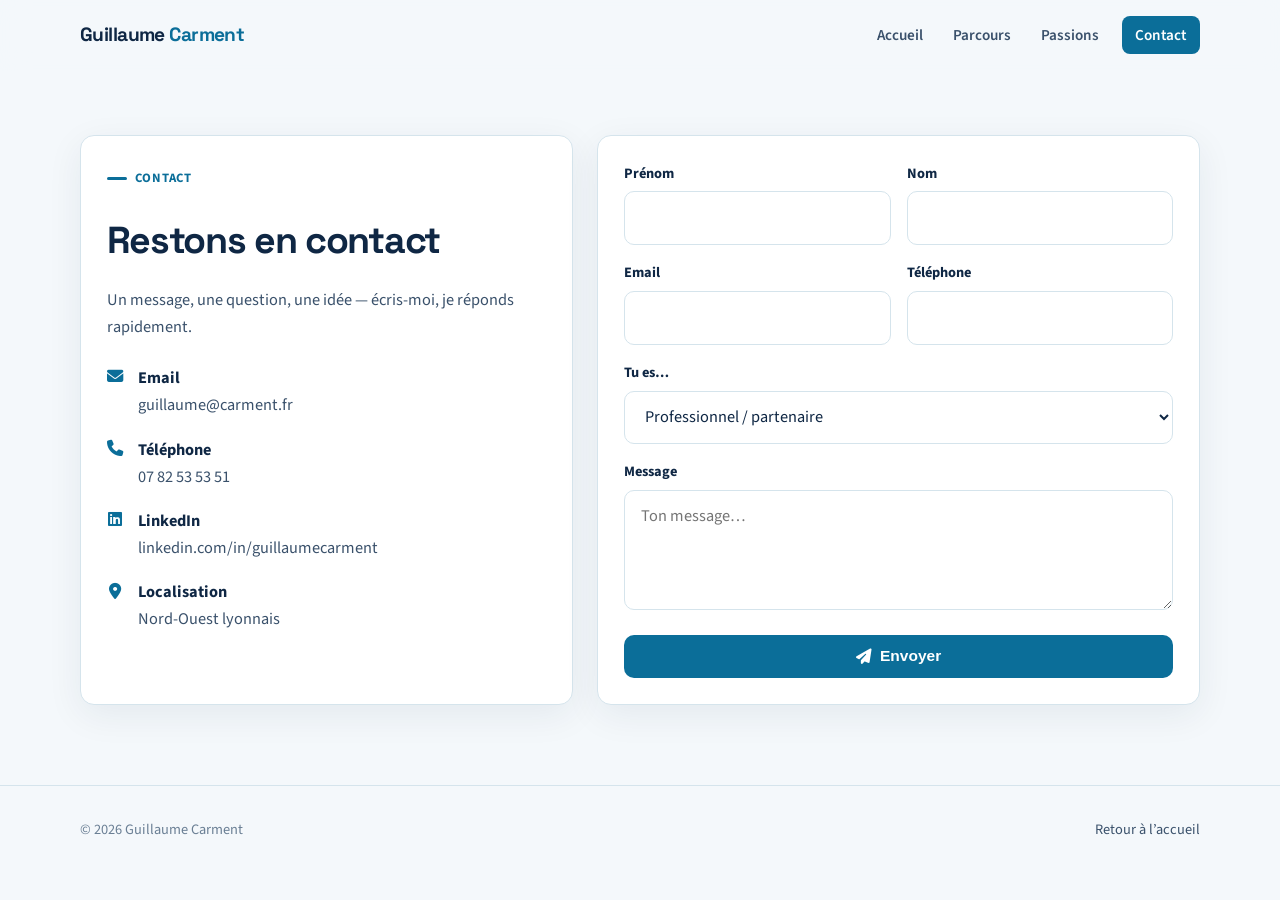
==== contact.html @ 62519c83 "Add files via upload" ====
<!DOCTYPE html>
<html lang="fr">
<head>
  <meta charset="UTF-8">
  <meta name="viewport" content="width=device-width, initial-scale=1.0">
  <title>Contact — Guillaume Carment</title>
  <meta name="description" content="Contacter Guillaume Carment.">
  <link rel="preconnect" href="https://fonts.googleapis.com">
  <link rel="preconnect" href="https://fonts.gstatic.com" crossorigin>
  <link href="https://fonts.googleapis.com/css2?family=Source+Sans+3:ital,wght@0,400;0,600;0,700;1,400&family=Space+Grotesk:wght@500;600;700&display=swap" rel="stylesheet">
  <link rel="stylesheet" href="https://cdnjs.cloudflare.com/ajax/libs/font-awesome/6.5.1/css/all.min.css">
  <style>
:root {
  --bg: #f4f8fb;
  --bg-alt: #e8f2f4;
  --surface: #ffffff;
  --ink: #0f2744;
  --ink-soft: #3a516b;
  --muted: #6a7f94;
  --accent: #0b6e99;
  --accent-2: #1f8a70;
  --accent-soft: #3aa0c5;
  --accent-wash: #d7eef8;
  --teal-wash: #d8f3ea;
  --line: #d5e4ec;
  --radius: 14px;
  --shadow: 0 10px 36px rgba(15, 39, 68, 0.07);
  --font: "Source Sans 3", system-ui, sans-serif;
  --display: "Space Grotesk", system-ui, sans-serif;
  --nav-h: 70px;
}
* { box-sizing: border-box; margin: 0; padding: 0; }
html { scroll-behavior: smooth; scroll-padding-top: calc(var(--nav-h) + 16px); }
body { font-family: var(--font); background: var(--bg); color: var(--ink); line-height: 1.65; font-size: 1.02rem; }
a { color: inherit; text-decoration: none; }
img { max-width: 100%; display: block; }
.wrap { width: min(1120px, calc(100% - 2.5rem)); margin-inline: auto; }

header {
  position: sticky; top: 0; z-index: 50;
  backdrop-filter: blur(14px);
  background: rgba(244, 248, 251, 0.92);
  border-bottom: 1px solid transparent;
  transition: border-color .2s, box-shadow .2s;
}
header.scrolled { border-color: var(--line); box-shadow: 0 8px 24px rgba(26,31,46,.05); }
.nav { height: var(--nav-h); display: flex; align-items: center; justify-content: space-between; gap: 1rem; position: relative; }
.brand { font-family: var(--display); font-weight: 700; font-size: 1.2rem; letter-spacing: -0.03em; }
.brand span { color: var(--accent); }
.nav-links { display: flex; align-items: center; gap: .2rem; list-style: none; }
.nav-links a {
  padding: .5rem .85rem; border-radius: 8px; font-size: .95rem; font-weight: 600;
  color: var(--ink-soft); transition: background .2s, color .2s;
}
.nav-links a:hover, .nav-links a.active { background: var(--accent-wash); color: var(--accent); }
.nav-cta { background: var(--accent) !important; color: #fff !important; margin-left: .35rem; }
.menu-btn {
  display: none; border: 1px solid var(--line); background: var(--surface);
  width: 44px; height: 44px; border-radius: 10px; cursor: pointer; color: var(--ink);
}

.hero {
  padding: 3.25rem 0 2.5rem;
  display: grid; grid-template-columns: 1.2fr .8fr; gap: 2.75rem; align-items: center;
}
.eyebrow {
  display: inline-flex; align-items: center; gap: .5rem;
  font-size: .8rem; font-weight: 700; letter-spacing: .06em;
  text-transform: uppercase; color: var(--accent); margin-bottom: .9rem;
}
.eyebrow::before { content: ""; width: 1.25rem; height: 3px; background: var(--accent); border-radius: 2px; }
.eyebrow.teal { color: var(--accent-2); }
.eyebrow.teal::before { background: var(--accent-2); }
.hero h1, .section-head h2, .cta-band h2, .info-card h1 {
  font-family: var(--display); letter-spacing: -0.035em; font-weight: 700;
}
.hero h1 { font-size: clamp(2.05rem, 3.8vw, 3rem); line-height: 1.12; margin-bottom: 1rem; }
.lead { font-size: 1.12rem; color: var(--ink-soft); max-width: 38rem; margin-bottom: 1rem; }
.lead-extra { color: var(--ink-soft); max-width: 40rem; margin-bottom: 1.6rem; }
.hero-actions { display: flex; flex-wrap: wrap; gap: .75rem; }
.btn {
  display: inline-flex; align-items: center; gap: .5rem; padding: .8rem 1.2rem;
  border-radius: 10px; font-weight: 700; font-size: .97rem;
  border: 1.5px solid transparent; transition: transform .15s, background .2s, border-color .2s;
}
.btn:hover { transform: translateY(-1px); }
.btn-primary { background: var(--accent); color: #fff; }
.btn-ghost { background: transparent; border-color: var(--line); color: var(--ink); }
.btn-ghost:hover { background: var(--surface); border-color: var(--accent-soft); }
.btn-teal { background: var(--accent-2); color: #fff; }

.hero-card {
  background: var(--surface); border: 1px solid var(--line); border-radius: 20px;
  padding: 1rem; box-shadow: var(--shadow); position: relative;
}
.hero-card .photo {
  aspect-ratio: 4/5; border-radius: 14px; width: 100%;
  overflow: hidden; background: var(--bg-alt); position: relative;
}
.hero-card .photo img {
  width: 100%; height: 100%; object-fit: cover; object-position: center 18%;
  display: block; transform: translateZ(0);
}
.hero-card .photo::after {
  content: ""; position: absolute; inset: 0; border-radius: inherit; pointer-events: none;
  background: linear-gradient(180deg, transparent 55%, rgba(15,39,68,.18) 100%);
}
.hero-chip {
  position: absolute; left: 1.6rem; bottom: 1.6rem;
  background: rgba(255,255,255,.96); border: 1px solid var(--line);
  border-radius: 12px; padding: .8rem 1rem; font-size: .88rem; max-width: 14rem;
  box-shadow: var(--shadow); color: var(--ink-soft);
}
.hero-chip strong { display: block; font-family: var(--display); font-size: 1.05rem; color: var(--ink); margin-bottom: .1rem; }

section { padding: 4rem 0; }
section.alt { background: var(--bg-alt); }
.section-head { max-width: 44rem; margin-bottom: 2.2rem; }
.section-head h2 { font-size: clamp(1.7rem, 2.8vw, 2.25rem); margin-bottom: .55rem; }
.section-head p { color: var(--ink-soft); font-size: 1.05rem; }

.about-strip {
  display: grid; grid-template-columns: 1fr 1.35fr; gap: 2rem; align-items: start;
  background: var(--surface); border: 1px solid var(--line); border-radius: var(--radius);
  padding: 1.5rem; box-shadow: var(--shadow); margin-top: 1.25rem;
}
.about-strip img { border-radius: 12px; aspect-ratio: 4/3; object-fit: cover; width: 100%; }
.about-strip p { color: var(--ink-soft); margin-bottom: .85rem; }
.tag-row { display: flex; flex-wrap: wrap; gap: .45rem; margin-top: 1rem; }
.tag {
  background: var(--accent-wash); color: #0b6e99;
  padding: .3rem .65rem; border-radius: 6px; font-size: .8rem; font-weight: 700;
}
.tag.teal { background: var(--teal-wash); color: var(--accent-2); }

.timeline { display: grid; gap: 1.15rem; }
.job {
  background: var(--surface); border: 1px solid var(--line); border-radius: var(--radius);
  padding: 1.4rem 1.5rem; display: grid; grid-template-columns: 9rem 1fr; gap: 1.25rem;
  transition: transform .2s, box-shadow .2s, border-color .2s;
}
.job:hover { transform: translateY(-2px); box-shadow: var(--shadow); border-color: #b7d7e8; }
.job-date { font-size: .86rem; font-weight: 800; color: var(--accent); letter-spacing: .01em; }
.job h3 { font-family: var(--display); font-size: 1.12rem; margin-bottom: .2rem; letter-spacing: -0.02em; }
.role { color: var(--muted); font-size: .92rem; margin-bottom: .65rem; font-weight: 600; }
.job p { color: var(--ink-soft); font-size: .98rem; margin-bottom: .65rem; }
.job p:last-child { margin-bottom: 0; }
.mission {
  margin-top: .75rem; padding: .85rem 1rem; border-radius: 10px;
  background: #f0f8fb; border-left: 3px solid var(--accent);
}
.mission.teal { background: #f2fbf9; border-left-color: var(--accent-2); }
.mission h4 { font-size: .92rem; margin-bottom: .25rem; color: var(--ink); }
.mission p { font-size: .92rem; margin: 0; }
.missions { display: grid; gap: .65rem; margin-top: .35rem; }

.skills { display: grid; grid-template-columns: repeat(3, 1fr); gap: 1rem; margin-top: 1.75rem; }
.skill-card {
  background: var(--surface); border: 1px solid var(--line); border-radius: var(--radius); padding: 1.25rem;
}
.skill-card i {
  width: 40px; height: 40px; border-radius: 10px; display: grid; place-items: center;
  background: var(--accent-wash); color: var(--accent); margin-bottom: .75rem;
}
.skill-card.teal i { background: var(--teal-wash); color: var(--accent-2); }
.skill-card h3 { font-family: var(--display); font-size: 1.02rem; margin-bottom: .35rem; }
.skill-card p { color: var(--ink-soft); font-size: .92rem; }

.passion-grid { display: grid; grid-template-columns: repeat(3, 1fr); gap: 1rem; }
.passion {
  background: var(--surface); border: 1px solid var(--line); border-radius: 16px;
  overflow: hidden; transition: transform .2s, box-shadow .2s;
}
.passion:hover { transform: translateY(-3px); box-shadow: var(--shadow); }
.passion .thumb { aspect-ratio: 16/10; background: var(--bg-alt) center/cover no-repeat; }
.passion .body { padding: 1.1rem 1.15rem 1.25rem; }
.passion .body i { color: var(--accent); margin-bottom: .4rem; display: inline-block; }
.passion h3 { font-family: var(--display); font-size: 1.05rem; margin-bottom: .3rem; }
.passion p { color: var(--ink-soft); font-size: .92rem; }

.cta-band {
  background: linear-gradient(125deg, #0f2744 0%, #134e6f 48%, #1f8a70 100%);
  color: #fffaf5; border-radius: 20px; padding: 2.2rem;
  display: flex; flex-wrap: wrap; align-items: center; justify-content: space-between; gap: 1.25rem;
}
.cta-band h2 { font-size: 1.65rem; margin-bottom: .35rem; }
.cta-band p { color: rgba(255,250,245,.8); max-width: 32rem; }
.cta-band .btn-primary { background: var(--accent); color: #fff; }

footer {
  padding: 2rem 0 2.5rem; color: var(--muted); font-size: .9rem;
  border-top: 1px solid var(--line); margin-top: 1rem;
}
.footer-row { display: flex; justify-content: space-between; gap: 1rem; flex-wrap: wrap; align-items: center; }
footer a { color: var(--ink-soft); }
footer a:hover { color: var(--accent); }

.form-card, .info-card {
  background: var(--surface); border: 1px solid var(--line); border-radius: var(--radius);
  padding: 1.6rem; box-shadow: var(--shadow);
}
.contact-grid { display: grid; grid-template-columns: .9fr 1.1fr; gap: 1.5rem; }
.contact-grid h1 { font-size: clamp(1.8rem, 3vw, 2.35rem); margin: .4rem 0 1rem; }
.info-item { display: flex; gap: .85rem; margin-bottom: 1.1rem; color: var(--ink-soft); }
.info-item i { color: var(--accent); margin-top: .2rem; width: 1.1rem; text-align: center; }
.info-item strong { display: block; color: var(--ink); }
.form-row { display: grid; grid-template-columns: 1fr 1fr; gap: 1rem; }
.form-group { margin-bottom: 1rem; }
.form-group label { display: block; font-size: .9rem; font-weight: 700; margin-bottom: .35rem; }
.form-group input, .form-group textarea, .form-group select {
  width: 100%; padding: .8rem 1rem; border-radius: 10px; border: 1px solid var(--line);
  background: #fff; font: inherit; color: var(--ink);
}
.form-group textarea { min-height: 120px; resize: vertical; }
.form-group input:focus, .form-group textarea:focus, .form-group select:focus {
  outline: 2px solid var(--accent-wash); border-color: var(--accent);
}
.note { font-size: .9rem; color: var(--muted); margin-top: .75rem; }

@media (max-width: 900px) {
  .hero, .about-strip, .job, .contact-grid { grid-template-columns: 1fr; }
  .skills, .passion-grid { grid-template-columns: 1fr 1fr; }
  .menu-btn { display: grid; place-items: center; }
  .nav-links {
    display: none; position: absolute; top: var(--nav-h); left: 0; right: 0;
    background: var(--bg); border-bottom: 1px solid var(--line);
    flex-direction: column; padding: 1rem; gap: .35rem; align-items: stretch;
  }
  .nav-links.open { display: flex; }
  .nav-cta { margin-left: 0; text-align: center; }
}
@media (max-width: 560px) {
  .skills, .passion-grid, .form-row { grid-template-columns: 1fr; }
  .wrap { width: min(1120px, calc(100% - 1.5rem)); }
}
</style>
</head>
<body>
  <header id="site-header">
    <div class="wrap nav">
      <a class="brand" href="index.html">Guillaume <span>Carment</span></a>
      <button class="menu-btn" id="menu-btn" aria-label="Menu"><i class="fas fa-bars"></i></button>
      <ul class="nav-links" id="nav-links">
        <li><a href="index.html#accueil">Accueil</a></li>
        <li><a href="index.html#parcours">Parcours</a></li>
        <li><a href="index.html#passions">Passions</a></li>
        <li><a class="nav-cta active" href="contact.html">Contact</a></li>
      </ul>
    </div>
  </header>
  <main>
    <section>
      <div class="wrap contact-grid">
        <div class="info-card">
          <div class="eyebrow">Contact</div>
          <h1>Restons en contact</h1>
          <p style="color:var(--ink-soft);margin-bottom:1.5rem;">Un message, une question, une idée — écris-moi, je réponds rapidement.</p>
          <div class="info-item">
            <i class="fas fa-envelope"></i>
            <div><strong>Email</strong><a href="mailto:guillaume@carment.fr">guillaume@carment.fr</a></div>
          </div>
          <div class="info-item">
            <i class="fas fa-phone"></i>
            <div><strong>Téléphone</strong><a href="tel:+33782535351">07 82 53 53 51</a></div>
          </div>
          <div class="info-item">
            <i class="fab fa-linkedin"></i>
            <div><strong>LinkedIn</strong><a href="https://www.linkedin.com/in/guillaumecarment/" target="_blank" rel="noopener">linkedin.com/in/guillaumecarment</a></div>
          </div>
          <div class="info-item">
            <i class="fas fa-location-dot"></i>
            <div><strong>Localisation</strong>Nord-Ouest lyonnais</div>
          </div>
        </div>
        <div class="form-card">
          <form id="contact-form" action="https://docs.google.com/forms/d/e/1FAIpQLSe0OhkCGE6p-zZwSRwjdKraLMqtPbTpXZPyowJhEyzDmsoCRg/formResponse" method="POST" target="hidden_iframe" onsubmit="submitted=true;">
            <script>var submitted=false;</script>
            <iframe name="hidden_iframe" id="hidden_iframe" style="display:none;" onload="if(submitted){alert('Merci ! Ton message a bien été envoyé.'); document.getElementById('contact-form').reset();}"></iframe>
            <div class="form-row">
              <div class="form-group"><label for="prenom">Prénom</label><input id="prenom" name="entry.1712029044" required></div>
              <div class="form-group"><label for="nom">Nom</label><input id="nom" name="entry.1010639967" required></div>
            </div>
            <div class="form-row">
              <div class="form-group"><label for="email">Email</label><input type="email" id="email" name="entry.1576671096" required></div>
              <div class="form-group"><label for="telephone">Téléphone</label><input type="tel" id="telephone" name="entry.1728127546"></div>
            </div>
            <div class="form-group">
              <label for="profil">Tu es…</label>
              <select id="profil" name="entry.773624709">
                <option value="Professionnel / partenaire">Professionnel / partenaire</option>
                <option value="Ancien collègue / réseau">Ancien collègue / réseau</option>
                <option value="Autre">Autre</option>
              </select>
            </div>
            <div class="form-group">
              <label for="message">Message</label>
              <textarea id="message" name="entry.1055980508" required placeholder="Ton message…"></textarea>
            </div>
            <button type="submit" class="btn btn-primary" style="width:100%;justify-content:center;border:0;cursor:pointer;">
              <i class="fas fa-paper-plane"></i> Envoyer
            </button>
          </form>
        </div>
      </div>
    </section>
  </main>
  <footer>
    <div class="wrap footer-row">
      <span>© 2026 Guillaume Carment</span>
      <a href="index.html">Retour à l’accueil</a>
    </div>
  </footer>
  <script>
    const header = document.getElementById('site-header');
    const menuBtn = document.getElementById('menu-btn');
    const navLinks = document.getElementById('nav-links');
    window.addEventListener('scroll', () => header.classList.toggle('scrolled', window.scrollY > 8));
    menuBtn.addEventListener('click', () => navLinks.classList.toggle('open'));
    navLinks.querySelectorAll('a').forEach(a => a.addEventListener('click', () => navLinks.classList.remove('open')));
  </script>
</body>
</html>
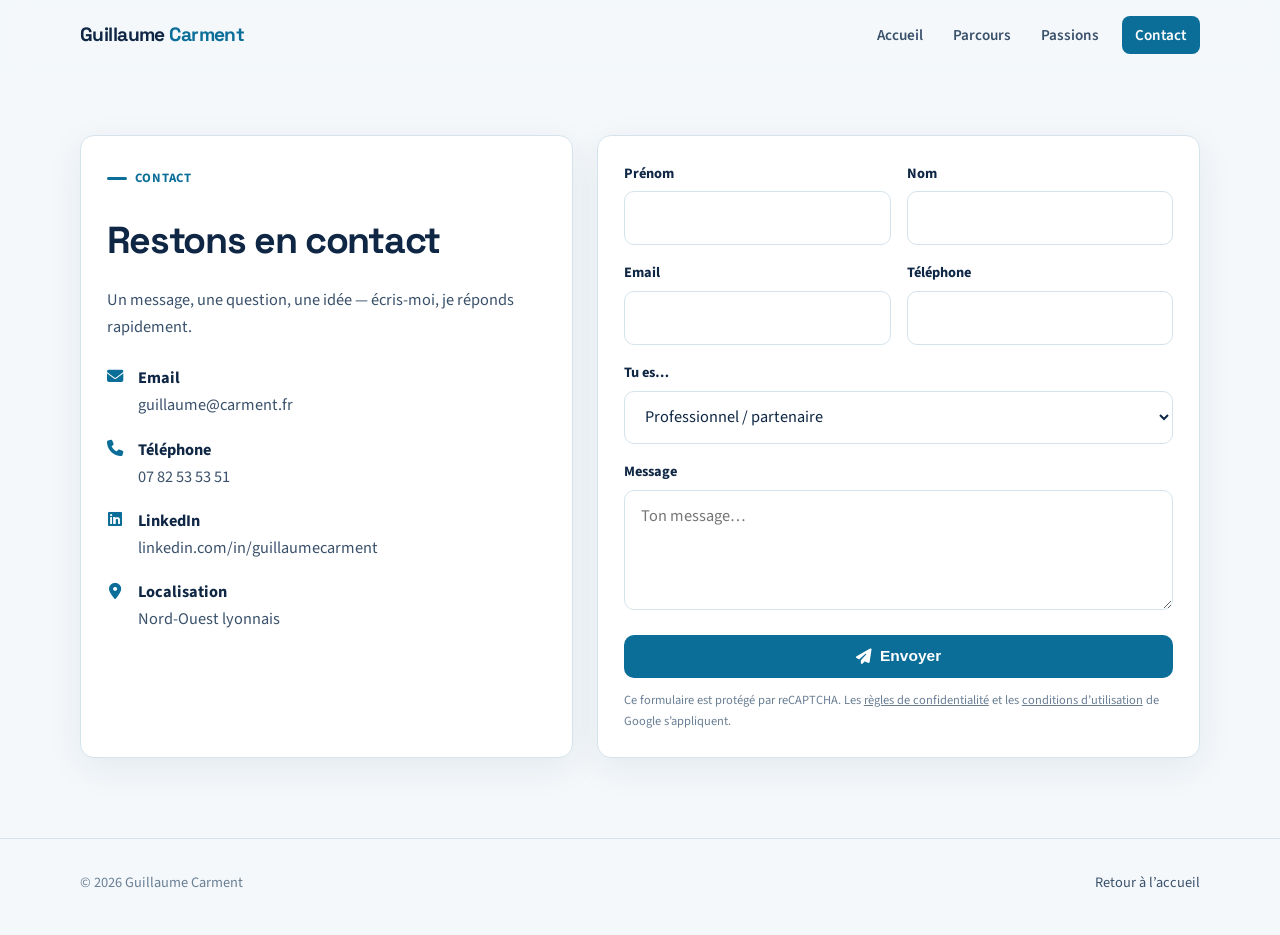
==== commit 64b366ba: "Add files via upload" ====
--- a/contact.html
+++ b/contact.html
@@ -4,7 +4,10 @@
   <meta charset="UTF-8">
   <meta name="viewport" content="width=device-width, initial-scale=1.0">
   <title>Contact — Guillaume Carment</title>
-  <meta name="description" content="Contacter Guillaume Carment.">
+    <link rel="icon" href="images/favicon.svg" type="image/svg+xml">
+  <link rel="icon" href="images/favicon-32.png" type="image/png" sizes="32x32">
+  <link rel="apple-touch-icon" href="images/apple-touch-icon.png">
+<meta name="description" content="Contacter Guillaume Carment.">
   <link rel="preconnect" href="https://fonts.googleapis.com">
   <link rel="preconnect" href="https://fonts.gstatic.com" crossorigin>
   <link href="https://fonts.googleapis.com/css2?family=Source+Sans+3:ital,wght@0,400;0,600;0,700;1,400&family=Space+Grotesk:wght@500;600;700&display=swap" rel="stylesheet">
@@ -216,6 +219,18 @@
   outline: 2px solid var(--accent-wash); border-color: var(--accent);
 }
 .note { font-size: .9rem; color: var(--muted); margin-top: .75rem; }
+
+.hp { position: absolute !important; left: -9999px !important; width: 1px; height: 1px; overflow: hidden; }
+.form-card { position: relative; }
+.form-status { display: none; margin-top: 1rem; padding: .8rem 1rem; border-radius: 10px; font-weight: 600; font-size: .95rem; }
+.form-status.ok { display: block; background: var(--teal-wash); color: var(--accent-2); }
+.form-status.err { display: block; background: #fdecec; color: #a12b2b; }
+.form-status.info { display: block; background: var(--accent-wash); color: var(--accent); }
+.recaptcha-note { font-size: .78rem; }
+.captcha-slot { min-height: 78px; }
+.captcha-slot:empty, .captcha-slot.hidden { display: none; }
+.recaptcha-note a { text-decoration: underline; }
+button[disabled] { opacity: .65; cursor: wait !important; }
 
 @media (max-width: 900px) {
   .hero, .about-strip, .job, .contact-grid { grid-template-columns: 1fr; }
@@ -273,20 +288,23 @@
           </div>
         </div>
         <div class="form-card">
-          <form id="contact-form" action="https://docs.google.com/forms/d/e/1FAIpQLSe0OhkCGE6p-zZwSRwjdKraLMqtPbTpXZPyowJhEyzDmsoCRg/formResponse" method="POST" target="hidden_iframe" onsubmit="submitted=true;">
-            <script>var submitted=false;</script>
-            <iframe name="hidden_iframe" id="hidden_iframe" style="display:none;" onload="if(submitted){alert('Merci ! Ton message a bien été envoyé.'); document.getElementById('contact-form').reset();}"></iframe>
-            <div class="form-row">
-              <div class="form-group"><label for="prenom">Prénom</label><input id="prenom" name="entry.1712029044" required></div>
-              <div class="form-group"><label for="nom">Nom</label><input id="nom" name="entry.1010639967" required></div>
+          <form id="contact-form" novalidate>
+            <!-- Champ piège anti-robots : invisible pour les visiteurs, ne pas supprimer -->
+            <div class="hp" aria-hidden="true">
+              <label for="website">Ne pas remplir ce champ</label>
+              <input id="website" name="website" type="text" tabindex="-1" autocomplete="off">
             </div>
             <div class="form-row">
-              <div class="form-group"><label for="email">Email</label><input type="email" id="email" name="entry.1576671096" required></div>
-              <div class="form-group"><label for="telephone">Téléphone</label><input type="tel" id="telephone" name="entry.1728127546"></div>
+              <div class="form-group"><label for="prenom">Prénom</label><input id="prenom" name="prenom" autocomplete="given-name" required></div>
+              <div class="form-group"><label for="nom">Nom</label><input id="nom" name="nom" autocomplete="family-name" required></div>
+            </div>
+            <div class="form-row">
+              <div class="form-group"><label for="email">Email</label><input type="email" id="email" name="email" autocomplete="email" required></div>
+              <div class="form-group"><label for="telephone">Téléphone</label><input type="tel" id="telephone" name="telephone" autocomplete="tel"></div>
             </div>
             <div class="form-group">
               <label for="profil">Tu es…</label>
-              <select id="profil" name="entry.773624709">
+              <select id="profil" name="profil">
                 <option value="Professionnel / partenaire">Professionnel / partenaire</option>
                 <option value="Ancien collègue / réseau">Ancien collègue / réseau</option>
                 <option value="Autre">Autre</option>
@@ -294,11 +312,14 @@
             </div>
             <div class="form-group">
               <label for="message">Message</label>
-              <textarea id="message" name="entry.1055980508" required placeholder="Ton message…"></textarea>
+              <textarea id="message" name="message" required maxlength="5000" placeholder="Ton message…"></textarea>
             </div>
-            <button type="submit" class="btn btn-primary" style="width:100%;justify-content:center;border:0;cursor:pointer;">
+            <div class="form-group captcha-slot"><div id="recaptcha-box"></div></div>
+            <button type="submit" id="submit-btn" class="btn btn-primary" style="width:100%;justify-content:center;border:0;cursor:pointer;">
               <i class="fas fa-paper-plane"></i> Envoyer
             </button>
+            <div id="form-status" class="form-status" role="status" aria-live="polite"></div>
+            <p class="note recaptcha-note">Ce formulaire est protégé par reCAPTCHA. Les <a href="https://policies.google.com/privacy" target="_blank" rel="noopener">règles de confidentialité</a> et les <a href="https://policies.google.com/terms" target="_blank" rel="noopener">conditions d’utilisation</a> de Google s’appliquent.</p>
           </form>
         </div>
       </div>
@@ -318,5 +339,86 @@
     menuBtn.addEventListener('click', () => navLinks.classList.toggle('open'));
     navLinks.querySelectorAll('a').forEach(a => a.addEventListener('click', () => navLinks.classList.remove('open')));
   </script>
+  <script>
+    /* ===== Formulaire de contact protégé (reCAPTCHA + Apps Script) ===== */
+    const CONTACT_CONFIG = {
+      SCRIPT_URL: 'https://script.google.com/macros/s/AKfycbwEpD0sMrEFWE-hAv98nlXuaihGVR3CKC4Y33yokJ0vADniU27MSSqruciWsk0jaN3EBg/exec',   // se termine par /exec
+      SITE_KEY: '6Lfh5tMtAAAAAHC8oOqZfG7mYUlf9wtMf2JxupZX',
+      MODE: 'enterprise',    // 'enterprise' : clé créée dans la console Google Cloud (ton cas) ; 'classic' : clé reCAPTCHA classique
+      KEY_TYPE: 'score'      // 'score' : clé invisible (ton cas) ; 'checkbox' : case « Je ne suis pas un robot »
+    };
+    const ACTION = 'contact';
+    const form = document.getElementById('contact-form');
+    const statusBox = document.getElementById('form-status');
+    const submitBtn = document.getElementById('submit-btn');
+    const pageLoadedAt = Date.now();
+
+    const box = document.getElementById('recaptcha-box');
+    const g = () => window.grecaptcha && (CONTACT_CONFIG.MODE === 'enterprise' ? window.grecaptcha.enterprise : window.grecaptcha);
+    let widgetId = null;
+
+    // Chargement du script reCAPTCHA
+    window.onRecaptchaLoad = function () {
+      if (CONTACT_CONFIG.KEY_TYPE === 'checkbox') {
+        g().ready(() => { widgetId = g().render(box, { sitekey: CONTACT_CONFIG.SITE_KEY, action: ACTION }); });
+      }
+    };
+    (function loadRecaptcha() {
+      const s = document.createElement('script');
+      const file = CONTACT_CONFIG.MODE === 'enterprise' ? 'enterprise.js' : 'api.js';
+      const render = CONTACT_CONFIG.KEY_TYPE === 'checkbox' ? 'explicit' : encodeURIComponent(CONTACT_CONFIG.SITE_KEY);
+      s.src = 'https://www.google.com/recaptcha/' + file + '?onload=onRecaptchaLoad&render=' + render;
+      s.async = true; s.defer = true;
+      document.head.appendChild(s);
+      if (CONTACT_CONFIG.KEY_TYPE !== 'checkbox') box.parentNode.classList.add('hidden');
+    })();
+
+    function getToken() {
+      return new Promise((resolve, reject) => {
+        if (!g()) return reject(new Error('reCAPTCHA non chargé'));
+        if (CONTACT_CONFIG.KEY_TYPE === 'checkbox') {
+          return resolve(widgetId === null ? '' : g().getResponse(widgetId));
+        }
+        g().ready(() => g().execute(CONTACT_CONFIG.SITE_KEY, { action: ACTION }).then(resolve, reject));
+      });
+    }
+
+    function showStatus(type, text) {
+      statusBox.className = 'form-status ' + type;
+      statusBox.textContent = text;
+    }
+
+    form.addEventListener('submit', async (e) => {
+      e.preventDefault();
+      if (!form.checkValidity()) { form.reportValidity(); return; }
+      submitBtn.disabled = true;
+      showStatus('info', 'Envoi en cours…');
+      try {
+        const data = new FormData(form);
+        data.append('t_start', String(pageLoadedAt));
+        const token = await getToken();
+        if (!token) {
+          showStatus('err', 'Merci de cocher la case « Je ne suis pas un robot ».');
+          submitBtn.disabled = false;
+          return;
+        }
+        data.append('token', token);
+        const res = await fetch(CONTACT_CONFIG.SCRIPT_URL, { method: 'POST', body: new URLSearchParams(data) });
+        const out = await res.json();
+        if (out.ok) {
+          form.reset();
+          showStatus('ok', 'Merci ! Ton message a bien été envoyé. Je te réponds rapidement.');
+        } else {
+          showStatus('err', out.error || 'Le message n’a pas pu être envoyé.');
+        }
+      } catch (err) {
+        console.error(err);
+        showStatus('err', 'Le message n’a pas pu être envoyé. Tu peux m’écrire directement à guillaume@carment.fr.');
+      } finally {
+        submitBtn.disabled = false;
+        if (CONTACT_CONFIG.KEY_TYPE === 'checkbox' && widgetId !== null && g()) g().reset(widgetId);
+      }
+    });
+  </script>
 </body>
 </html>
